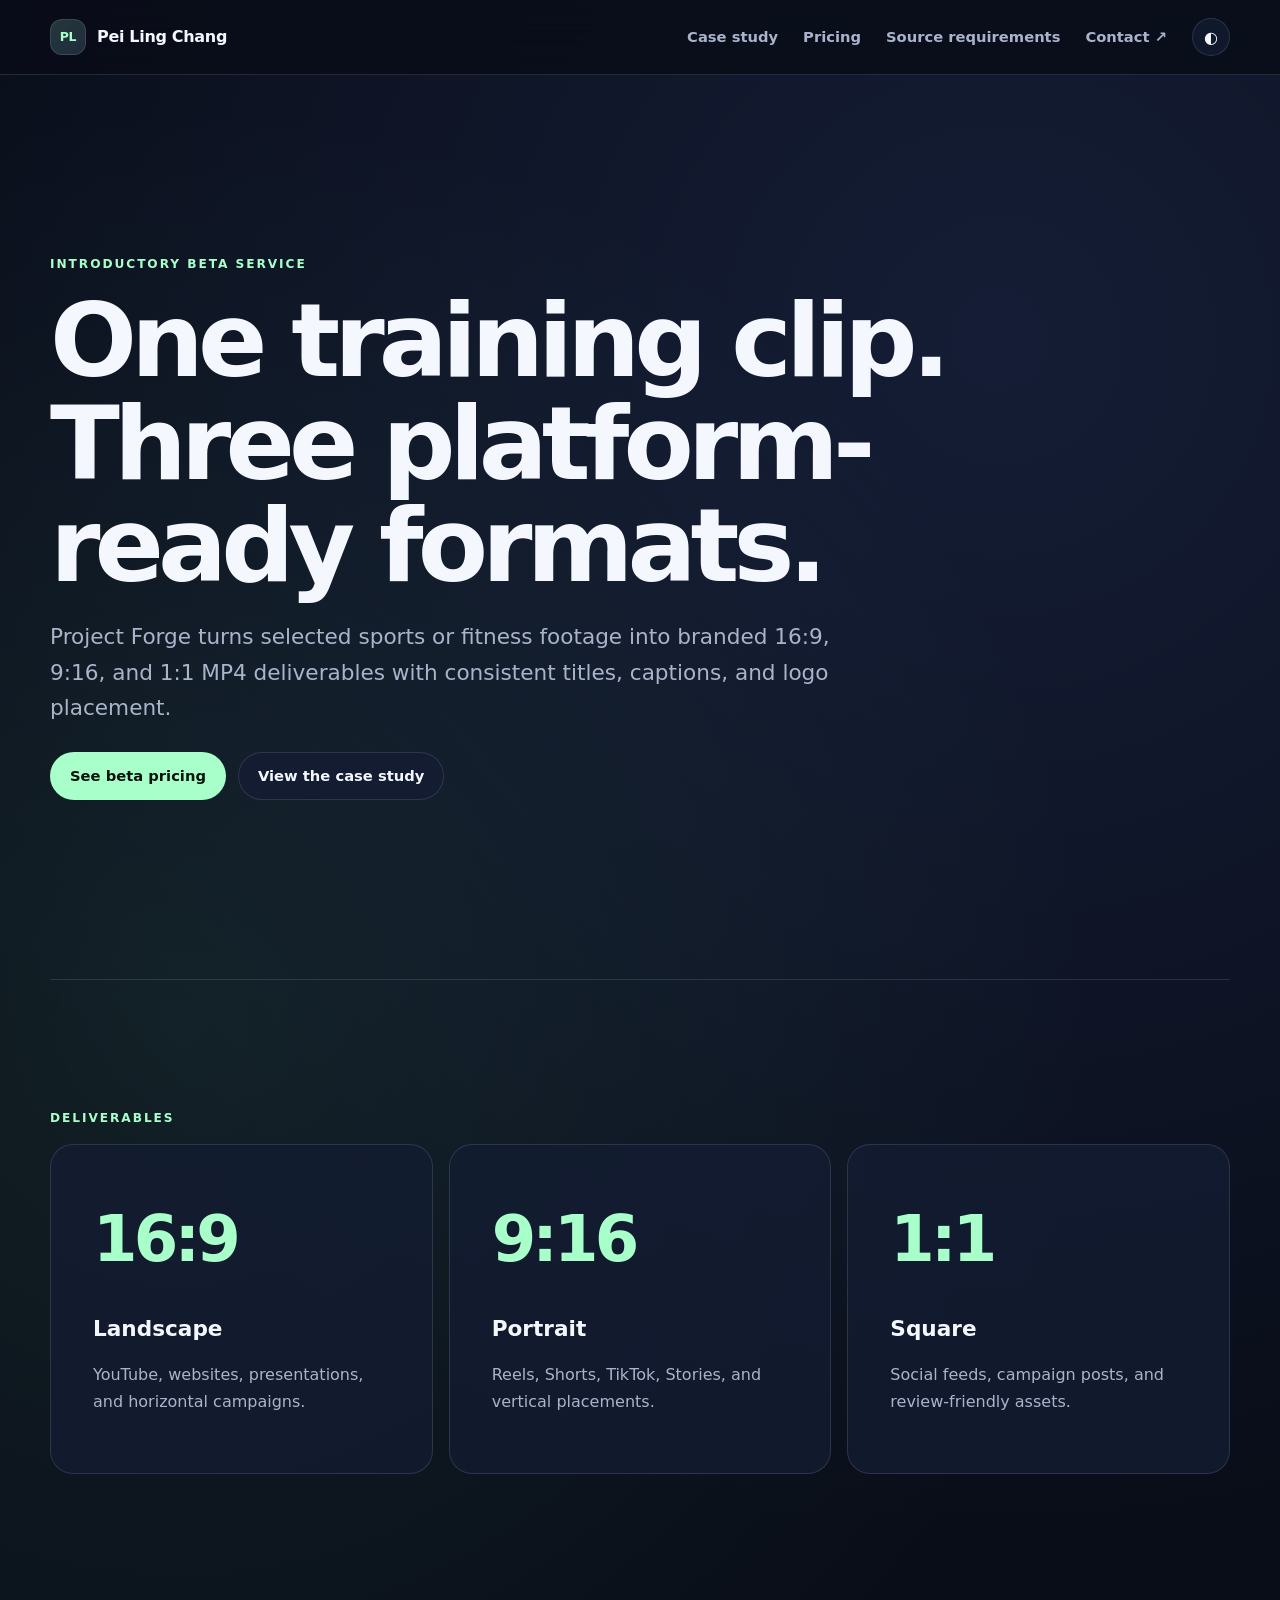
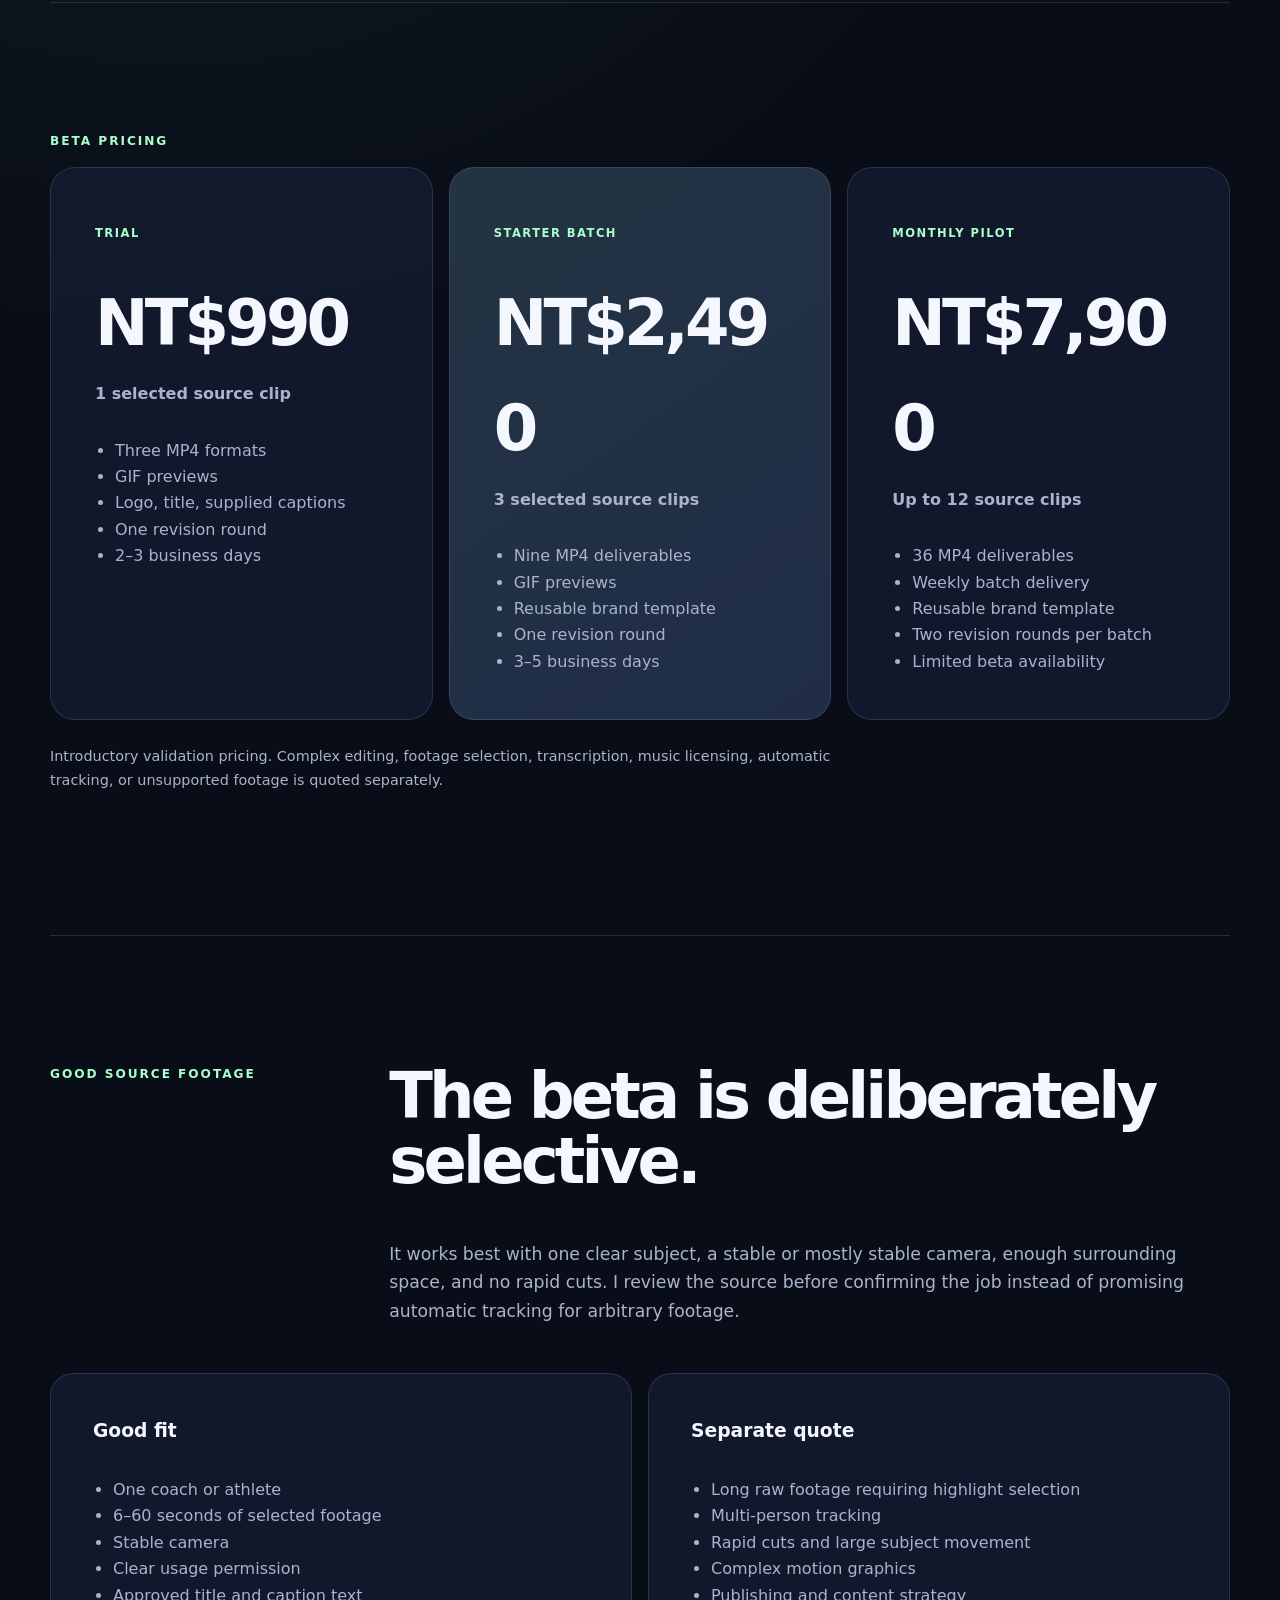
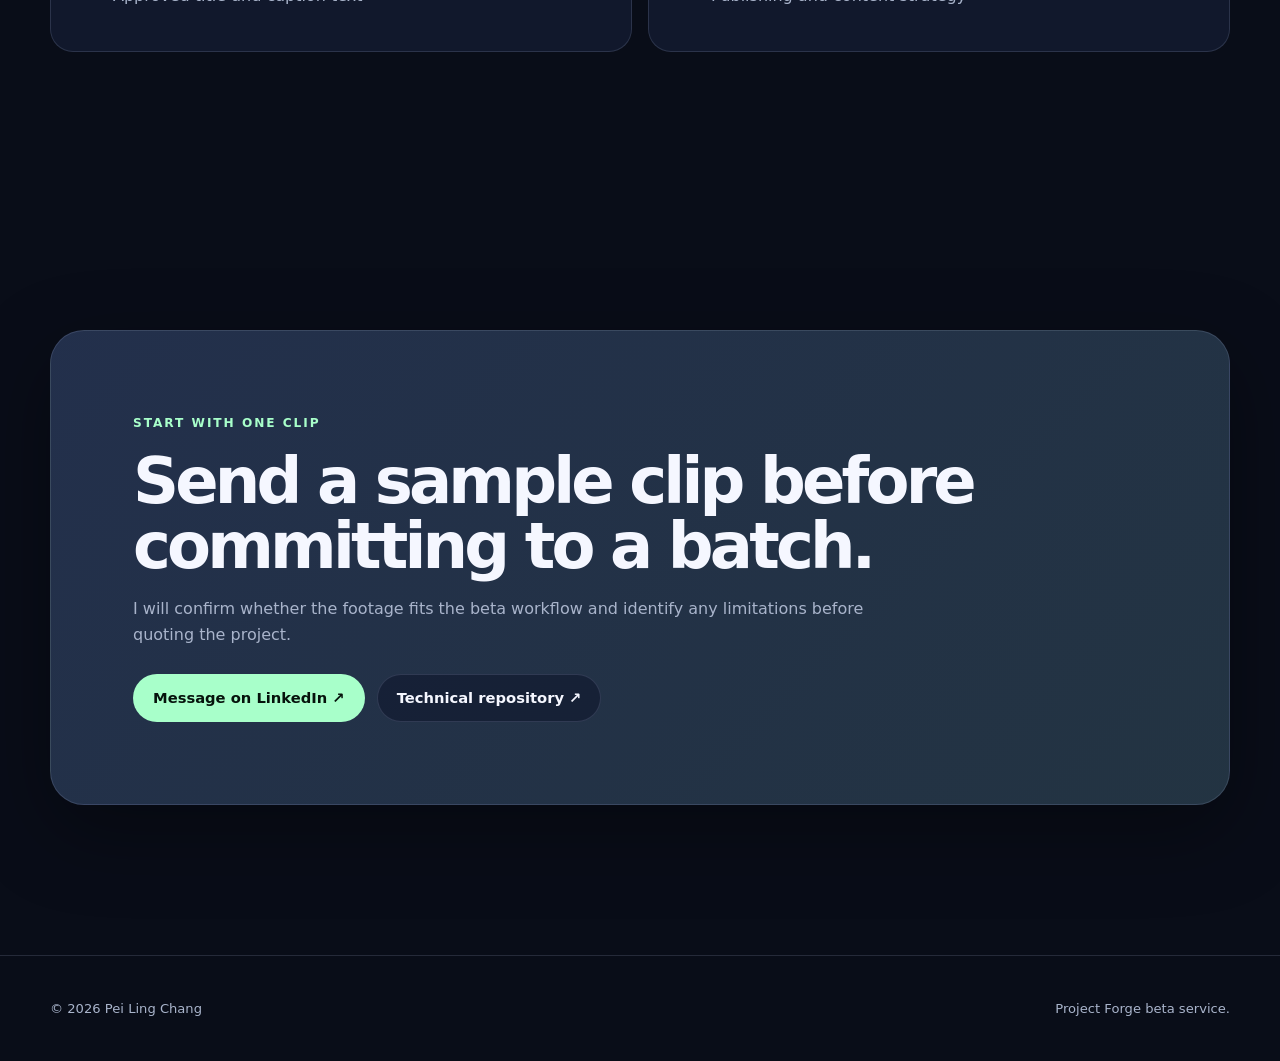
==== forge-service.html @ 19f3d357 "Add Project Forge beta service page" ====
<!DOCTYPE html>
<html lang="en">
<head>
  <meta charset="UTF-8" />
  <meta name="viewport" content="width=device-width, initial-scale=1.0" />
  <meta name="description" content="Project Forge beta service — turn selected sports and fitness clips into branded 16:9, 9:16, and 1:1 deliverables." />
  <title>Project Forge Service | Pei Ling Chang</title>
  <link rel="icon" href="favicon.svg" type="image/svg+xml" />
  <link rel="stylesheet" href="styles.css" />
  <link rel="stylesheet" href="forge-service.css" />
  <script src="script.js" defer></script>
</head>
<body>
  <a class="skip-link" href="#main">Skip to content</a>
  <header class="site-header">
    <nav class="nav container" aria-label="Primary navigation">
      <a class="brand" href="index.html"><span class="brand-mark">PL</span><span>Pei Ling Chang</span></a>
      <button class="nav-toggle" type="button" aria-expanded="false" aria-controls="nav-links"><span class="sr-only">Toggle navigation</span><span></span><span></span><span></span></button>
      <div class="nav-links" id="nav-links">
        <a href="project-forge.html">Case study</a>
        <a href="#pricing">Pricing</a>
        <a href="#fit">Source requirements</a>
        <a href="https://www.linkedin.com/in/pei-ling-chang-bab512414/" target="_blank" rel="noopener noreferrer">Contact ↗</a>
        <button class="theme-toggle" type="button" aria-label="Toggle color theme">◐</button>
      </div>
    </nav>
  </header>
  <main id="main">
    <section class="service-hero container reveal">
      <p class="eyebrow">INTRODUCTORY BETA SERVICE</p>
      <h1>One training clip.<br />Three platform-ready formats.</h1>
      <p>Project Forge turns selected sports or fitness footage into branded 16:9, 9:16, and 1:1 MP4 deliverables with consistent titles, captions, and logo placement.</p>
      <div class="hero-actions">
        <a class="button primary" href="#pricing">See beta pricing</a>
        <a class="button secondary" href="project-forge.html">View the case study</a>
      </div>
    </section>

    <section class="service-section container reveal">
      <p class="eyebrow">DELIVERABLES</p>
      <div class="service-grid three">
        <article><strong>16:9</strong><h2>Landscape</h2><p>YouTube, websites, presentations, and horizontal campaigns.</p></article>
        <article><strong>9:16</strong><h2>Portrait</h2><p>Reels, Shorts, TikTok, Stories, and vertical placements.</p></article>
        <article><strong>1:1</strong><h2>Square</h2><p>Social feeds, campaign posts, and review-friendly assets.</p></article>
      </div>
    </section>

    <section class="service-section container" id="pricing">
      <p class="eyebrow reveal">BETA PRICING</p>
      <div class="pricing-grid">
        <article class="price-card reveal">
          <p>TRIAL</p><h2>NT$990</h2><h3>1 selected source clip</h3>
          <ul><li>Three MP4 formats</li><li>GIF previews</li><li>Logo, title, supplied captions</li><li>One revision round</li><li>2–3 business days</li></ul>
        </article>
        <article class="price-card featured reveal">
          <p>STARTER BATCH</p><h2>NT$2,490</h2><h3>3 selected source clips</h3>
          <ul><li>Nine MP4 deliverables</li><li>GIF previews</li><li>Reusable brand template</li><li>One revision round</li><li>3–5 business days</li></ul>
        </article>
        <article class="price-card reveal">
          <p>MONTHLY PILOT</p><h2>NT$7,900</h2><h3>Up to 12 source clips</h3>
          <ul><li>36 MP4 deliverables</li><li>Weekly batch delivery</li><li>Reusable brand template</li><li>Two revision rounds per batch</li><li>Limited beta availability</li></ul>
        </article>
      </div>
      <p class="pricing-note reveal">Introductory validation pricing. Complex editing, footage selection, transcription, music licensing, automatic tracking, or unsupported footage is quoted separately.</p>
    </section>

    <section class="service-section container" id="fit">
      <div class="service-copy reveal">
        <p class="eyebrow">GOOD SOURCE FOOTAGE</p>
        <h2>The beta is deliberately selective.</h2>
        <p>It works best with one clear subject, a stable or mostly stable camera, enough surrounding space, and no rapid cuts. I review the source before confirming the job instead of promising automatic tracking for arbitrary footage.</p>
      </div>
      <div class="service-grid two reveal">
        <article><h3>Good fit</h3><ul><li>One coach or athlete</li><li>6–60 seconds of selected footage</li><li>Stable camera</li><li>Clear usage permission</li><li>Approved title and caption text</li></ul></article>
        <article><h3>Separate quote</h3><ul><li>Long raw footage requiring highlight selection</li><li>Multi-person tracking</li><li>Rapid cuts and large subject movement</li><li>Complex motion graphics</li><li>Publishing and content strategy</li></ul></article>
      </div>
    </section>

    <section class="service-cta container reveal">
      <p class="eyebrow">START WITH ONE CLIP</p>
      <h2>Send a sample clip before committing to a batch.</h2>
      <p>I will confirm whether the footage fits the beta workflow and identify any limitations before quoting the project.</p>
      <div class="hero-actions">
        <a class="button primary" href="https://www.linkedin.com/in/pei-ling-chang-bab512414/" target="_blank" rel="noopener noreferrer">Message on LinkedIn ↗</a>
        <a class="button secondary" href="https://github.com/Melody-Taiwan/project-forge-video-pipeline" target="_blank" rel="noopener noreferrer">Technical repository ↗</a>
      </div>
    </section>
  </main>
  <footer class="site-footer"><div class="container footer-inner"><p>© <span id="year"></span> Pei Ling Chang</p><p>Project Forge beta service.</p></div></footer>
</body>
</html>
---- styles.css ----
:root {
  color-scheme: dark;
  --bg: #090d18;
  --bg-elevated: #0f1628;
  --surface: rgba(20, 29, 51, 0.78);
  --surface-solid: #141d33;
  --text: #f5f7ff;
  --muted: #a9b4cb;
  --line: rgba(177, 195, 230, 0.16);
  --accent: #a8ffca;
  --accent-2: #8db7ff;
  --accent-3: #d5b7ff;
  --shadow: 0 26px 80px rgba(0, 0, 0, 0.34);
  --radius: 22px;
  --container: 1180px;
}

:root[data-theme="light"] {
  color-scheme: light;
  --bg: #f7f9fc;
  --bg-elevated: #ffffff;
  --surface: rgba(255, 255, 255, 0.82);
  --surface-solid: #ffffff;
  --text: #10182b;
  --muted: #526078;
  --line: rgba(20, 37, 65, 0.13);
  --accent: #107f54;
  --accent-2: #315fc9;
  --accent-3: #7348a9;
  --shadow: 0 24px 70px rgba(35, 52, 82, 0.13);
}

* { box-sizing: border-box; }
html { scroll-behavior: smooth; }
section[id] { scroll-margin-top: 92px; }

body {
  margin: 0;
  min-width: 320px;
  background:
    radial-gradient(circle at 78% 8%, rgba(99, 138, 255, 0.13), transparent 30%),
    radial-gradient(circle at 14% 24%, rgba(120, 255, 188, 0.08), transparent 27%),
    var(--bg);
  color: var(--text);
  font-family: Inter, ui-sans-serif, system-ui, -apple-system, BlinkMacSystemFont, "Segoe UI", sans-serif;
  line-height: 1.65;
  transition: background 180ms ease, color 180ms ease;
}

::selection { background: var(--accent); color: #07120d; }
a { color: inherit; }
img { max-width: 100%; display: block; }
button, a { -webkit-tap-highlight-color: transparent; }

.container { width: min(var(--container), calc(100% - 40px)); margin-inline: auto; }
.sr-only { position: absolute; width: 1px; height: 1px; overflow: hidden; clip: rect(0,0,0,0); }
.skip-link { position: fixed; top: 10px; left: 10px; z-index: 100; padding: 10px 14px; background: var(--text); color: var(--bg); border-radius: 8px; transform: translateY(-160%); }
.skip-link:focus { transform: translateY(0); }

.site-header {
  position: sticky;
  top: 0;
  z-index: 50;
  background: color-mix(in srgb, var(--bg) 82%, transparent);
  border-bottom: 1px solid var(--line);
  backdrop-filter: blur(18px);
}
.nav { min-height: 74px; display: flex; align-items: center; justify-content: space-between; gap: 24px; }
.brand { display: inline-flex; align-items: center; gap: 11px; font-weight: 780; text-decoration: none; letter-spacing: -0.02em; }
.brand-mark { display: grid; place-items: center; width: 36px; height: 36px; border: 1px solid var(--line); border-radius: 12px; background: linear-gradient(135deg, rgba(168,255,202,.18), rgba(141,183,255,.18)); font-size: 0.78rem; color: var(--accent); }
.nav-links { display: flex; align-items: center; gap: 25px; }
.nav-links a { color: var(--muted); text-decoration: none; font-size: 0.92rem; font-weight: 650; }
.nav-links a:hover, .nav-links a:focus-visible { color: var(--text); }
.theme-toggle { width: 38px; height: 38px; border: 1px solid var(--line); border-radius: 50%; background: var(--surface); color: var(--text); cursor: pointer; font-size: 1rem; }
.nav-toggle { display: none; border: 0; background: transparent; padding: 8px; }
.nav-toggle span:not(.sr-only) { display: block; width: 24px; height: 2px; margin: 5px; background: var(--text); }

.hero { min-height: calc(100vh - 74px); display: grid; grid-template-columns: minmax(0, 1.5fr) minmax(300px, .68fr); align-items: center; gap: clamp(38px, 6vw, 82px); padding-block: 54px; }
.eyebrow { margin: 0 0 16px; color: var(--accent); font-size: .76rem; font-weight: 800; letter-spacing: .16em; }
h1, h2, h3, p { overflow-wrap: anywhere; }
h1 { max-width: 820px; margin: 0; font-size: clamp(2.9rem, 5.8vw, 5.25rem); line-height: 1; letter-spacing: -.058em; font-weight: 820; }
.hero-lead { max-width: 740px; margin: 22px 0 0; color: var(--muted); font-size: clamp(1rem, 1.45vw, 1.16rem); }
.hero-actions { display: flex; flex-wrap: wrap; gap: 12px; margin-top: 26px; }
.button { display: inline-flex; min-height: 48px; align-items: center; justify-content: center; padding: 0 19px; border: 1px solid var(--line); border-radius: 999px; text-decoration: none; font-weight: 750; font-size: .92rem; transition: transform 150ms ease, background 150ms ease, border-color 150ms ease; }
.button:hover { transform: translateY(-2px); }
.button.primary { background: var(--accent); color: #06130c; border-color: transparent; }
:root[data-theme="light"] .button.primary { color: #fff; }
.button.secondary { background: var(--surface); }
.quick-facts { display: flex; flex-wrap: wrap; gap: 12px 25px; margin: 26px 0 0; padding: 0; list-style: none; color: var(--muted); font-size: .88rem; }
.quick-facts li { display: inline-flex; align-items: center; gap: 9px; }
.status-dot { width: 8px; height: 8px; border-radius: 50%; background: var(--accent); box-shadow: 0 0 0 6px color-mix(in srgb, var(--accent) 12%, transparent); }

.hero-panel { position: relative; overflow: hidden; padding: 27px; border: 1px solid var(--line); border-radius: 30px; background: linear-gradient(145deg, var(--surface-solid), color-mix(in srgb, var(--surface-solid) 78%, var(--accent-2))); box-shadow: var(--shadow); }
.hero-panel::after { content: ""; position: absolute; width: 260px; height: 260px; border-radius: 50%; background: var(--accent-2); filter: blur(90px); opacity: .12; right: -90px; top: -100px; }
.avatar-wrap { position: relative; z-index: 1; width: 130px; height: 130px; padding: 7px; border: 1px solid var(--line); border-radius: 34px; background: rgba(255,255,255,.04); }
.avatar-wrap img { width: 100%; height: 100%; object-fit: cover; border-radius: 27px; }
.signal-grid { height: 100px; display: flex; align-items: end; gap: 8px; margin: 30px 0; }
.signal-grid span { flex: 1; min-width: 5px; border-radius: 20px 20px 4px 4px; background: linear-gradient(to top, var(--accent-2), var(--accent)); opacity: .7; animation: pulse-bars 3.8s ease-in-out infinite; }
.signal-grid span:nth-child(1){height:35%}.signal-grid span:nth-child(2){height:72%;animation-delay:.2s}.signal-grid span:nth-child(3){height:48%;animation-delay:.4s}.signal-grid span:nth-child(4){height:94%;animation-delay:.6s}.signal-grid span:nth-child(5){height:61%;animation-delay:.8s}.signal-grid span:nth-child(6){height:79%;animation-delay:1s}
@keyframes pulse-bars { 0%,100%{transform:scaleY(.82);opacity:.55} 50%{transform:scaleY(1);opacity:.9} }
.panel-label { margin: 0 0 8px; color: var(--accent); font-size: .72rem; font-weight: 800; letter-spacing: .14em; }
.hero-panel h2 { margin: 0; font-size: 1.55rem; line-height: 1.22; letter-spacing: -.035em; }
.hero-panel > p:last-child { color: var(--muted); margin-bottom: 0; }

.section { padding-block: clamp(76px, 10vw, 132px); border-top: 1px solid var(--line); }
.section-heading { display: grid; grid-template-columns: minmax(120px,.38fr) minmax(0,1fr); align-items: start; gap: 35px; margin-bottom: 58px; }
.section-heading h2 { max-width: 850px; margin: 0; font-size: clamp(2.2rem, 5vw, 4.8rem); line-height: 1.04; letter-spacing: -.057em; }
.about-grid { display: grid; grid-template-columns: 1.12fr .88fr; gap: clamp(40px, 7vw, 100px); }
.large-copy { margin: 0; font-size: clamp(1.35rem, 2.7vw, 2.15rem); line-height: 1.38; letter-spacing: -.033em; }
.capability-list article { display: grid; grid-template-columns: 42px 1fr; gap: 20px; padding: 23px 0; border-bottom: 1px solid var(--line); }
.capability-list article:first-child { padding-top: 0; }
.capability-list span { color: var(--accent); font-size: .76rem; font-weight: 850; }
.capability-list h3 { margin: -5px 0 4px; font-size: 1.16rem; }
.capability-list p { margin: 0; color: var(--muted); }

.project-grid { display: grid; grid-template-columns: repeat(2,minmax(0,1fr)); gap: 18px; }
.project-card { min-height: 420px; display: flex; flex-direction: column; padding: clamp(26px,4vw,42px); border: 1px solid var(--line); border-radius: var(--radius); background: var(--surface); box-shadow: 0 10px 50px rgba(0,0,0,.07); transition: transform 170ms ease, border-color 170ms ease; }
.project-card:hover { transform: translateY(-5px); border-color: color-mix(in srgb,var(--accent) 42%,var(--line)); }
.project-card.featured { background: linear-gradient(145deg, color-mix(in srgb,var(--surface-solid) 91%,var(--accent-2)), color-mix(in srgb,var(--surface-solid) 88%,var(--accent))); }
.project-topline { display: flex; flex-wrap: wrap; justify-content: space-between; gap: 12px; margin: 0 0 54px; color: var(--muted); font-size: .7rem; font-weight: 850; letter-spacing: .12em; }
.project-card h3 { margin: 0; font-size: clamp(1.65rem,3vw,2.5rem); line-height: 1.08; letter-spacing: -.045em; }
.project-card > p { color: var(--muted); font-size: 1.03rem; }
.tags { display: flex; flex-wrap: wrap; gap: 7px; margin: 22px 0 28px; padding: 0; list-style: none; }
.tags li { padding: 6px 10px; border: 1px solid var(--line); border-radius: 999px; color: var(--muted); font-size: .75rem; }
.project-link { margin-top: auto; color: var(--accent); font-weight: 800; text-decoration: none; }
.project-link.muted { color: var(--muted); }

.research-list { border-top: 1px solid var(--line); }
.research-item { display: grid; grid-template-columns: 55px minmax(0,1fr) minmax(170px,.34fr); gap: 30px; align-items: start; padding: 42px 0; border-bottom: 1px solid var(--line); }
.research-index { color: var(--accent); font-size: .78rem; font-weight: 850; }
.research-item .project-topline { margin: 0 0 11px; }
.research-item h3 { margin: 0 0 10px; font-size: clamp(1.55rem,3vw,2.25rem); letter-spacing: -.04em; }
.research-item p:not(.project-topline) { max-width: 760px; margin: 0; color: var(--muted); }
.research-meta { color: var(--muted); font-size: .83rem; text-align: right; }

.oss-card { display: grid; grid-template-columns: .75fr 1.25fr; gap: 60px; padding: clamp(28px,5vw,58px); border: 1px solid var(--line); border-radius: 28px; background: var(--surface); box-shadow: var(--shadow); }
.oss-card h3 { margin: 0 0 12px; font-size: clamp(1.9rem,4vw,3rem); letter-spacing: -.045em; }
.oss-card > div:first-child > p:last-child { color: var(--muted); }
.pr-list { display: grid; gap: 10px; }
.pr-list a { display: grid; grid-template-columns: 86px 1fr auto; gap: 16px; align-items: center; padding: 17px 18px; border: 1px solid var(--line); border-radius: 14px; text-decoration: none; transition: background 150ms ease, transform 150ms ease; }
.pr-list a:hover { background: color-mix(in srgb,var(--surface-solid) 75%,var(--accent) 8%); transform: translateX(3px); }
.pr-list span { color: var(--muted); font-size: .72rem; font-weight: 800; letter-spacing: .08em; }
.pr-list strong { font-size: .92rem; }
.pr-list span:last-child { color: var(--accent); white-space: nowrap; }

.contact-section { padding-bottom: 150px; }
.contact-card { padding: clamp(34px,7vw,84px); border: 1px solid var(--line); border-radius: 34px; background: linear-gradient(135deg, color-mix(in srgb,var(--surface-solid) 88%,var(--accent-2)), color-mix(in srgb,var(--surface-solid) 90%,var(--accent))); box-shadow: var(--shadow); }
.contact-card h2 { max-width: 930px; margin: 0; font-size: clamp(2.3rem,5.5vw,5rem); line-height: 1.02; letter-spacing: -.06em; }
.contact-card > p:not(.eyebrow) { color: var(--muted); font-size: 1.08rem; }

.site-footer { border-top: 1px solid var(--line); color: var(--muted); }
.footer-inner { min-height: 105px; display: flex; align-items: center; justify-content: space-between; gap: 20px; font-size: .82rem; }

.reveal { opacity: 0; transform: translateY(16px); transition: opacity .6s ease, transform .6s ease; }
.reveal.visible { opacity: 1; transform: none; }

/* Resume page */
.resume-page { padding-block: 72px 120px; }
.resume-shell { max-width: 980px; margin: 0 auto; }
.resume-header { display: grid; grid-template-columns: 1fr auto; gap: 30px; align-items: end; padding-bottom: 35px; border-bottom: 2px solid var(--text); }
.resume-header h1 { font-size: clamp(2.8rem,7vw,5rem); }
.resume-header p { color: var(--muted); }
.resume-links { display: grid; gap: 8px; text-align: right; }
.resume-links a { color: var(--accent); font-weight: 750; text-decoration: none; }
.resume-section { display: grid; grid-template-columns: 180px 1fr; gap: 34px; padding: 35px 0; border-bottom: 1px solid var(--line); }
.resume-section h2 { margin: 0; font-size: .8rem; letter-spacing: .13em; color: var(--accent); }
.resume-entry + .resume-entry { margin-top: 28px; }
.resume-entry h3 { margin: 0; font-size: 1.18rem; }
.resume-entry .subline { display: flex; justify-content: space-between; gap: 20px; color: var(--muted); font-size: .9rem; }
.resume-entry ul { margin: 12px 0 0; padding-left: 20px; color: var(--muted); }
.skill-lines { margin: 0; color: var(--muted); }
.print-note { color: var(--muted); font-size: .82rem; margin-top: 20px; }

@media (max-width: 900px) {
  .hero { grid-template-columns: 1fr; min-height: auto; }
  .hero-panel { max-width: 560px; }
  .about-grid, .oss-card { grid-template-columns: 1fr; }
  .section-heading { grid-template-columns: 1fr; gap: 5px; }
  .research-item { grid-template-columns: 45px 1fr; }
  .research-meta { grid-column: 2; text-align: left; }
  .resume-section { grid-template-columns: 1fr; gap: 14px; }
}

@media (max-width: 720px) {
  .container { width: min(100% - 26px, var(--container)); }
  .nav-toggle { display: block; cursor: pointer; }
  .nav-links { position: absolute; top: 74px; left: 13px; right: 13px; display: none; flex-direction: column; align-items: stretch; padding: 18px; border: 1px solid var(--line); border-radius: 18px; background: var(--bg-elevated); box-shadow: var(--shadow); }
  .nav-links.open { display: flex; }
  .theme-toggle { align-self: flex-start; }
  .hero { padding-block: 65px 88px; }
  h1 { font-size: clamp(2.85rem,14vw,4.35rem); }
  .project-grid { grid-template-columns: 1fr; }
  .project-card { min-height: 380px; }
  .research-item { gap: 15px; }
  .pr-list a { grid-template-columns: 1fr; gap: 5px; }
  .footer-inner { padding-block: 24px; flex-direction: column; align-items: flex-start; justify-content: center; }
  .resume-header { grid-template-columns: 1fr; align-items: start; }
  .resume-links { text-align: left; }
  .resume-entry .subline { flex-direction: column; gap: 2px; }
}

@media (prefers-reduced-motion: reduce) {
  html { scroll-behavior: auto; }
  *, *::before, *::after { animation-duration: .01ms !important; animation-iteration-count: 1 !important; transition-duration: .01ms !important; }
  .reveal { opacity: 1; transform: none; }
}

@media print {
  :root, :root[data-theme="light"] { --bg:#fff; --text:#111; --muted:#444; --line:#ccc; --accent:#185f45; color-scheme:light; }
  body { background:#fff; font-size: 10.5pt; }
  .site-header, .site-footer, .print-note { display:none !important; }
  .resume-page { padding:0; }
  .resume-shell { max-width:none; }
  .resume-header h1 { font-size:32pt; }
  .resume-section { break-inside:avoid; padding:18px 0; }
  a { text-decoration:none; }
}
---- forge-service.css ----
/* Project Forge service page */
.service-hero { padding-block: clamp(90px, 14vw, 180px); }
.service-hero h1 { max-width: 1050px; font-size: clamp(3.2rem, 8vw, 7.4rem); }
.service-hero > p:not(.eyebrow) { max-width: 780px; color: var(--muted); font-size: clamp(1.08rem, 2vw, 1.35rem); }
.service-section { padding-block: clamp(75px, 10vw, 130px); border-top: 1px solid var(--line); }
.service-grid { display: grid; gap: 16px; }
.service-grid.three { grid-template-columns: repeat(3, minmax(0, 1fr)); }
.service-grid.two { grid-template-columns: repeat(2, minmax(0, 1fr)); }
.service-grid article { padding: clamp(25px, 4vw, 42px); border: 1px solid var(--line); border-radius: 23px; background: var(--surface); }
.service-grid strong { color: var(--accent); font-size: clamp(2.6rem, 5vw, 4.5rem); letter-spacing: -.06em; }
.service-grid h2 { margin: 18px 0 5px; font-size: 1.35rem; }
.service-grid h3 { margin-top: 0; }
.service-grid p, .service-grid li { color: var(--muted); }
.pricing-grid { display: grid; grid-template-columns: repeat(3, minmax(0, 1fr)); gap: 16px; }
.price-card { padding: clamp(26px, 4vw, 44px); border: 1px solid var(--line); border-radius: 25px; background: var(--surface); }
.price-card.featured { background: linear-gradient(145deg, color-mix(in srgb,var(--surface-solid) 90%,var(--accent)), color-mix(in srgb,var(--surface-solid) 90%,var(--accent-2))); }
.price-card > p { color: var(--accent); font-size: .72rem; font-weight: 850; letter-spacing: .13em; }
.price-card h2 { margin: 28px 0 5px; font-size: clamp(2.7rem, 5vw, 4.5rem); letter-spacing: -.06em; }
.price-card h3 { margin: 0; font-size: 1rem; color: var(--muted); }
.price-card ul, .service-grid ul { margin: 30px 0 0; padding-left: 20px; color: var(--muted); }
.pricing-note { max-width: 800px; margin-top: 25px; color: var(--muted); font-size: .9rem; }
.service-copy { display: grid; grid-template-columns: .35fr 1fr; gap: 45px; margin-bottom: 48px; }
.service-copy h2 { margin: 0; font-size: clamp(2.5rem, 5vw, 5rem); line-height: 1.02; letter-spacing: -.06em; }
.service-copy > p:last-child { grid-column: 2; max-width: 800px; margin: 0; color: var(--muted); font-size: 1.08rem; }
.service-cta { margin-block: clamp(80px, 12vw, 150px); padding: clamp(38px, 7vw, 82px); border: 1px solid var(--line); border-radius: 34px; background: linear-gradient(135deg, color-mix(in srgb,var(--surface-solid) 88%,var(--accent-2)), color-mix(in srgb,var(--surface-solid) 90%,var(--accent))); box-shadow: var(--shadow); }
.service-cta h2 { max-width: 950px; margin: 0; font-size: clamp(2.5rem, 5vw, 5rem); line-height: 1.02; letter-spacing: -.06em; }
.service-cta > p:not(.eyebrow) { max-width: 760px; color: var(--muted); }
@media (max-width: 900px) {
  .service-grid.three, .pricing-grid { grid-template-columns: 1fr; }
  .service-copy { grid-template-columns: 1fr; gap: 10px; }
  .service-copy > p:last-child { grid-column: 1; }
}
@media (max-width: 720px) {
  .service-grid.two { grid-template-columns: 1fr; }
}
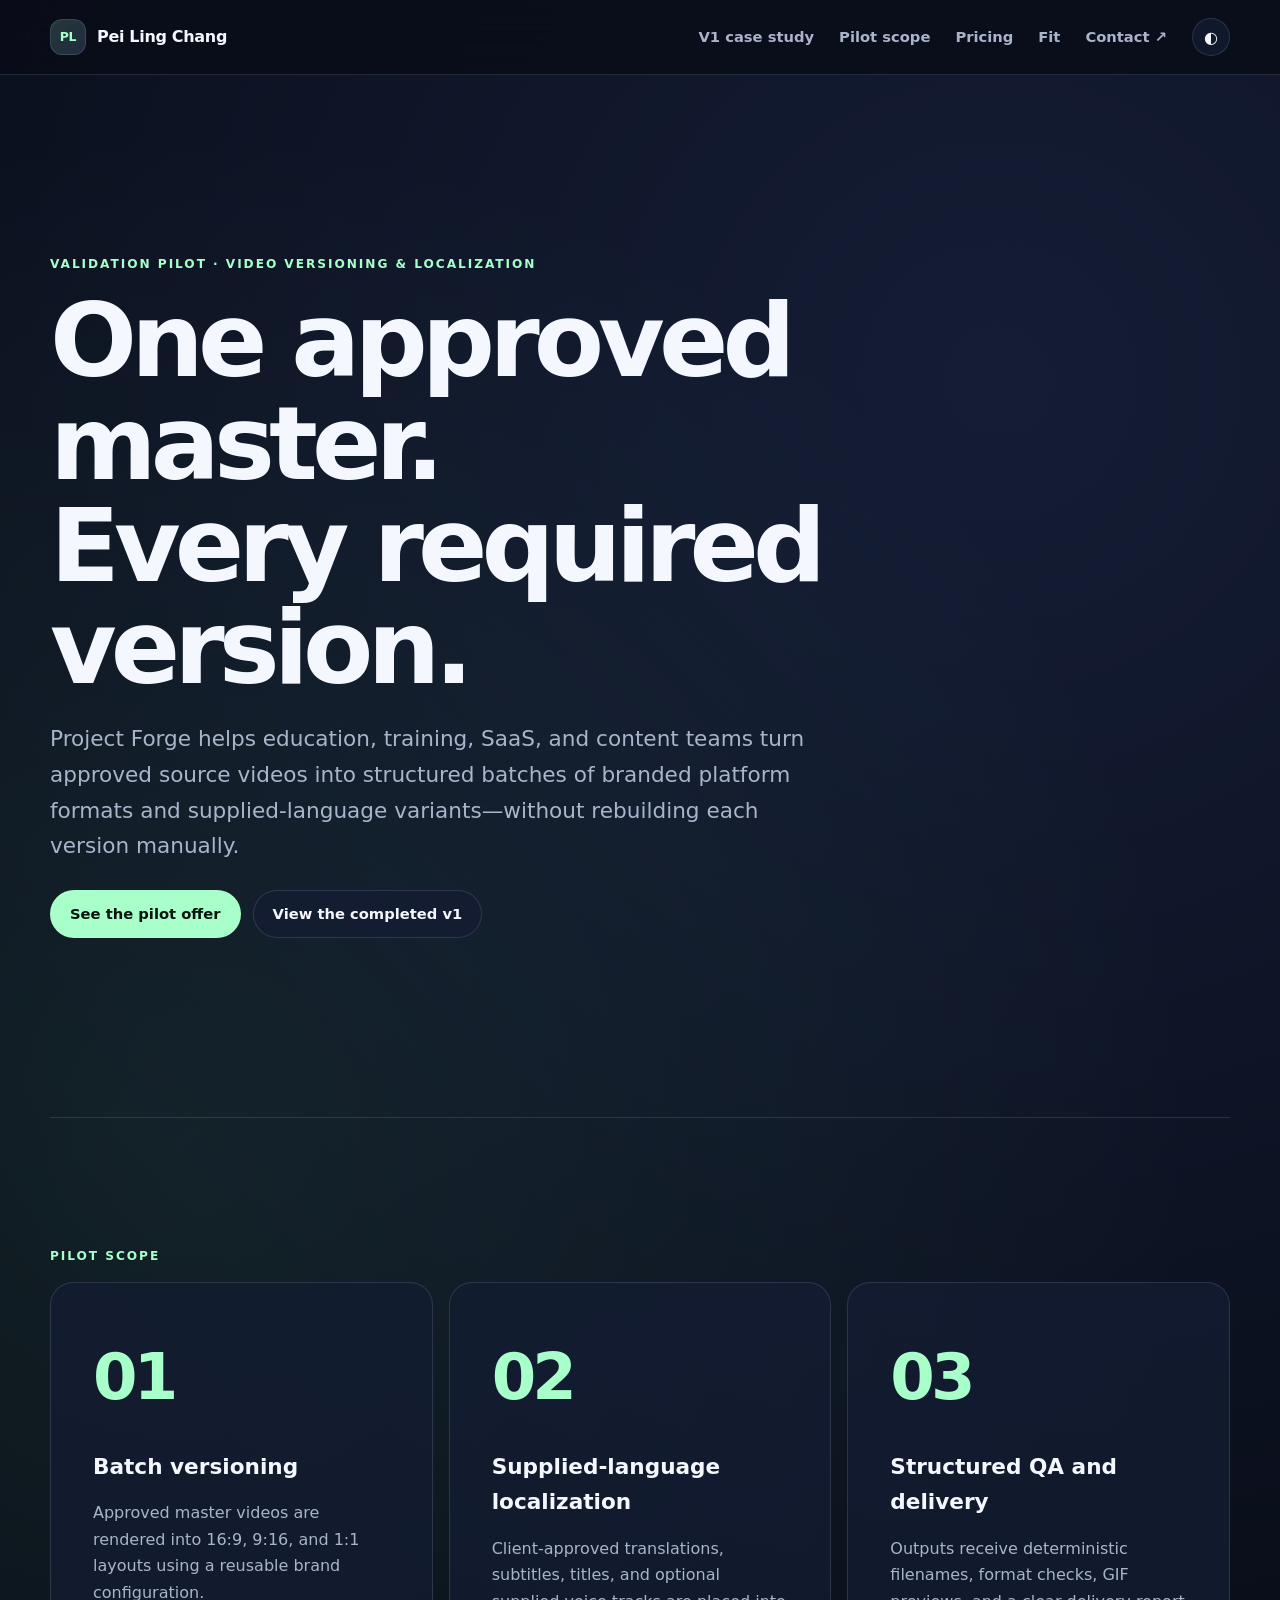
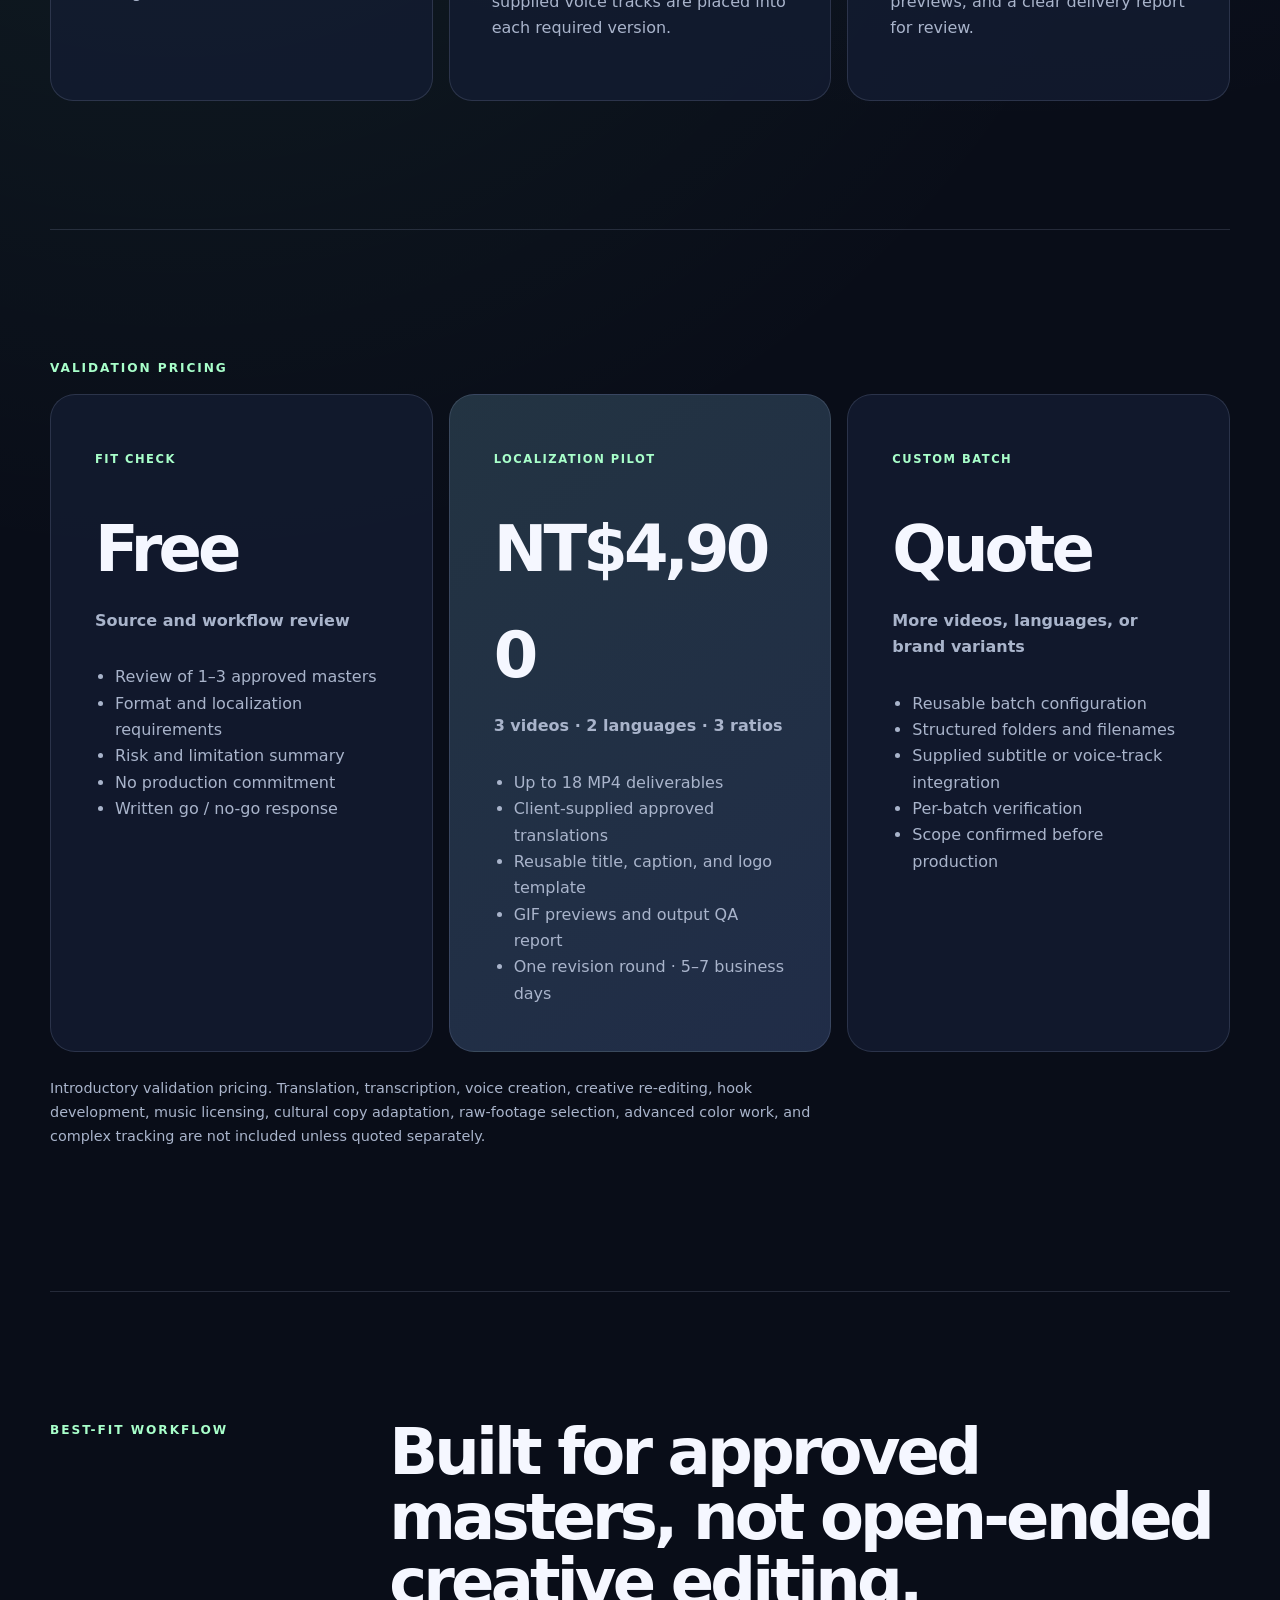
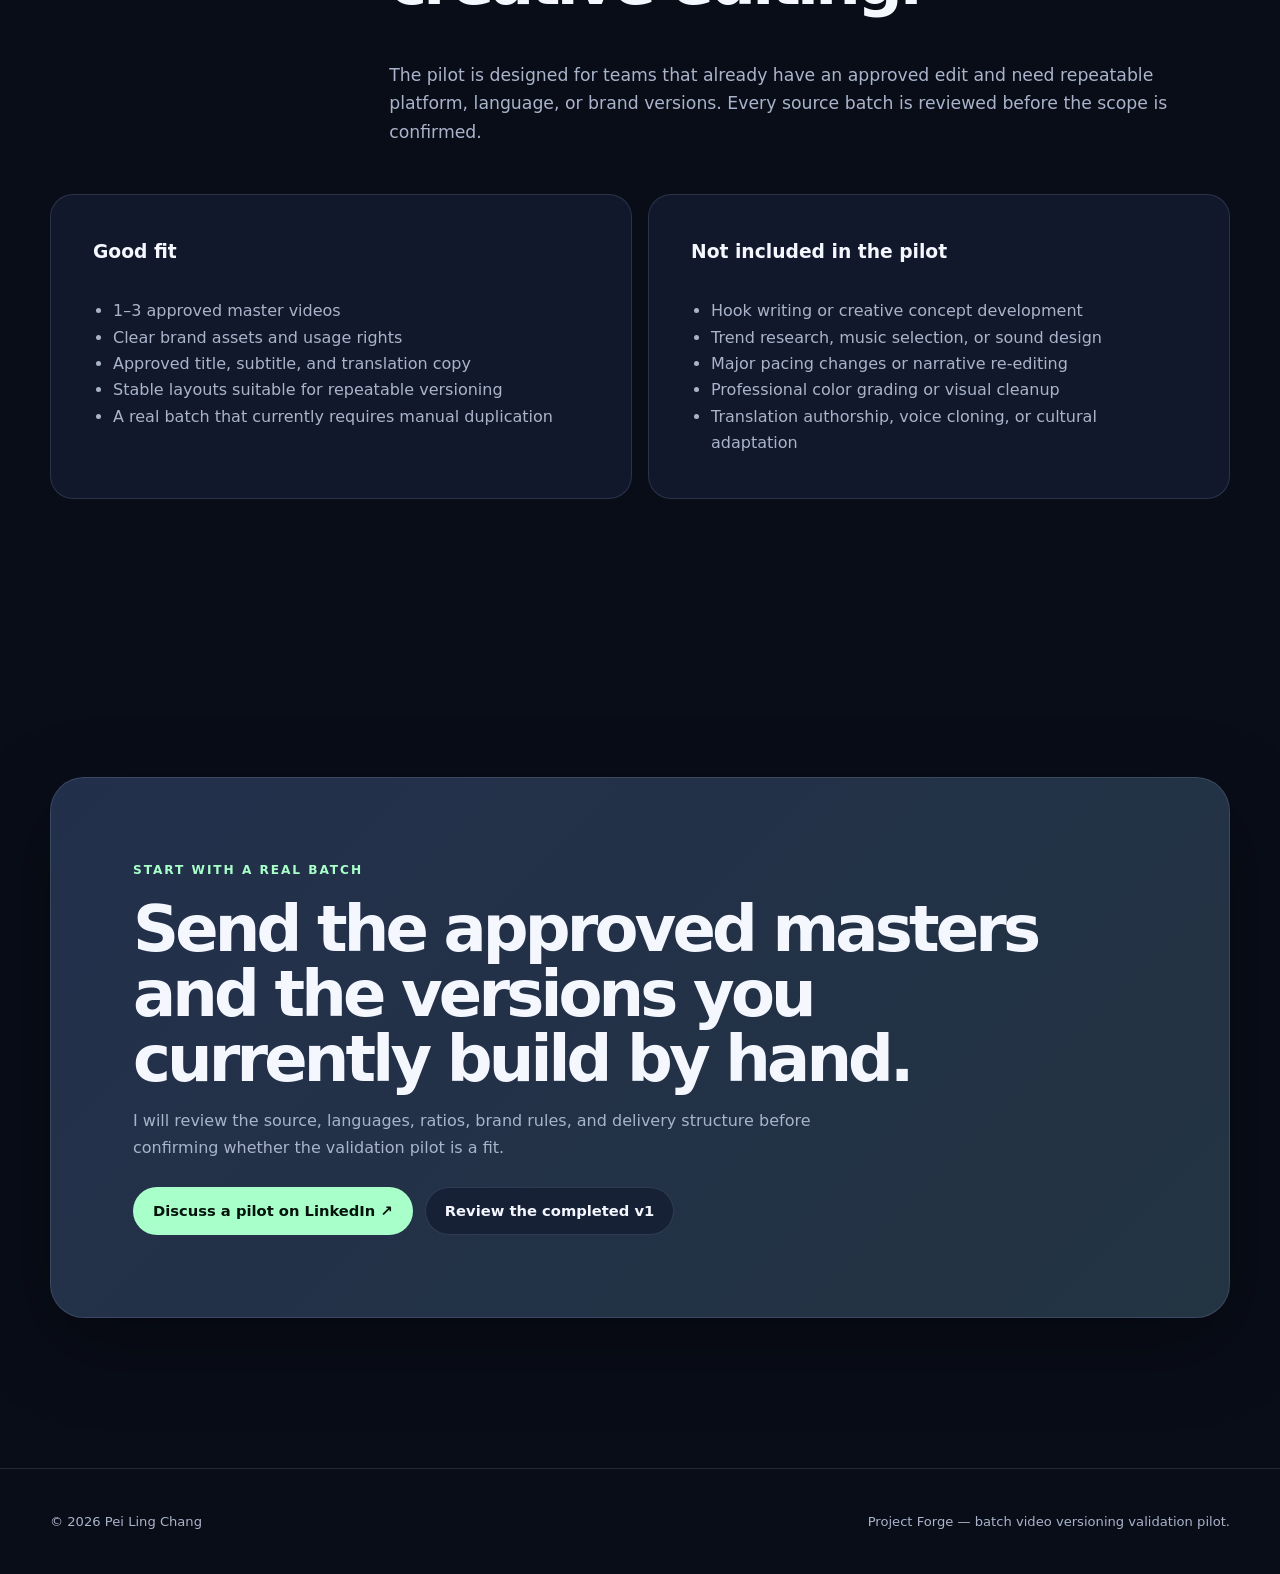
==== commit 713000d3: "Reposition Project Forge as video localization validation pilot" ====
--- a/forge-service.html
+++ b/forge-service.html
@@ -3,7 +3,7 @@
 <head>
   <meta charset="UTF-8" />
   <meta name="viewport" content="width=device-width, initial-scale=1.0" />
-  <meta name="description" content="Project Forge beta service — turn selected sports and fitness clips into branded 16:9, 9:16, and 1:1 deliverables." />
+  <meta name="description" content="Project Forge validation pilot — batch video versioning, supplied-language localization, structured delivery, and automated output QA." />
   <title>Project Forge Service | Pei Ling Chang</title>
   <link rel="icon" href="favicon.svg" type="image/svg+xml" />
   <link rel="stylesheet" href="styles.css" />
@@ -17,9 +17,10 @@
       <a class="brand" href="index.html"><span class="brand-mark">PL</span><span>Pei Ling Chang</span></a>
       <button class="nav-toggle" type="button" aria-expanded="false" aria-controls="nav-links"><span class="sr-only">Toggle navigation</span><span></span><span></span><span></span></button>
       <div class="nav-links" id="nav-links">
-        <a href="project-forge.html">Case study</a>
+        <a href="project-forge.html">V1 case study</a>
+        <a href="#scope">Pilot scope</a>
         <a href="#pricing">Pricing</a>
-        <a href="#fit">Source requirements</a>
+        <a href="#fit">Fit</a>
         <a href="https://www.linkedin.com/in/pei-ling-chang-bab512414/" target="_blank" rel="noopener noreferrer">Contact ↗</a>
         <button class="theme-toggle" type="button" aria-label="Toggle color theme">◐</button>
       </div>
@@ -27,65 +28,65 @@
   </header>
   <main id="main">
     <section class="service-hero container reveal">
-      <p class="eyebrow">INTRODUCTORY BETA SERVICE</p>
-      <h1>One training clip.<br />Three platform-ready formats.</h1>
-      <p>Project Forge turns selected sports or fitness footage into branded 16:9, 9:16, and 1:1 MP4 deliverables with consistent titles, captions, and logo placement.</p>
+      <p class="eyebrow">VALIDATION PILOT · VIDEO VERSIONING &amp; LOCALIZATION</p>
+      <h1>One approved master.<br />Every required version.</h1>
+      <p>Project Forge helps education, training, SaaS, and content teams turn approved source videos into structured batches of branded platform formats and supplied-language variants—without rebuilding each version manually.</p>
       <div class="hero-actions">
-        <a class="button primary" href="#pricing">See beta pricing</a>
-        <a class="button secondary" href="project-forge.html">View the case study</a>
+        <a class="button primary" href="#pricing">See the pilot offer</a>
+        <a class="button secondary" href="project-forge.html">View the completed v1</a>
       </div>
     </section>
 
-    <section class="service-section container reveal">
-      <p class="eyebrow">DELIVERABLES</p>
+    <section class="service-section container reveal" id="scope">
+      <p class="eyebrow">PILOT SCOPE</p>
       <div class="service-grid three">
-        <article><strong>16:9</strong><h2>Landscape</h2><p>YouTube, websites, presentations, and horizontal campaigns.</p></article>
-        <article><strong>9:16</strong><h2>Portrait</h2><p>Reels, Shorts, TikTok, Stories, and vertical placements.</p></article>
-        <article><strong>1:1</strong><h2>Square</h2><p>Social feeds, campaign posts, and review-friendly assets.</p></article>
+        <article><strong>01</strong><h2>Batch versioning</h2><p>Approved master videos are rendered into 16:9, 9:16, and 1:1 layouts using a reusable brand configuration.</p></article>
+        <article><strong>02</strong><h2>Supplied-language localization</h2><p>Client-approved translations, subtitles, titles, and optional supplied voice tracks are placed into each required version.</p></article>
+        <article><strong>03</strong><h2>Structured QA and delivery</h2><p>Outputs receive deterministic filenames, format checks, GIF previews, and a clear delivery report for review.</p></article>
       </div>
     </section>
 
     <section class="service-section container" id="pricing">
-      <p class="eyebrow reveal">BETA PRICING</p>
+      <p class="eyebrow reveal">VALIDATION PRICING</p>
       <div class="pricing-grid">
         <article class="price-card reveal">
-          <p>TRIAL</p><h2>NT$990</h2><h3>1 selected source clip</h3>
-          <ul><li>Three MP4 formats</li><li>GIF previews</li><li>Logo, title, supplied captions</li><li>One revision round</li><li>2–3 business days</li></ul>
+          <p>FIT CHECK</p><h2>Free</h2><h3>Source and workflow review</h3>
+          <ul><li>Review of 1–3 approved masters</li><li>Format and localization requirements</li><li>Risk and limitation summary</li><li>No production commitment</li><li>Written go / no-go response</li></ul>
         </article>
         <article class="price-card featured reveal">
-          <p>STARTER BATCH</p><h2>NT$2,490</h2><h3>3 selected source clips</h3>
-          <ul><li>Nine MP4 deliverables</li><li>GIF previews</li><li>Reusable brand template</li><li>One revision round</li><li>3–5 business days</li></ul>
+          <p>LOCALIZATION PILOT</p><h2>NT$4,900</h2><h3>3 videos · 2 languages · 3 ratios</h3>
+          <ul><li>Up to 18 MP4 deliverables</li><li>Client-supplied approved translations</li><li>Reusable title, caption, and logo template</li><li>GIF previews and output QA report</li><li>One revision round · 5–7 business days</li></ul>
         </article>
         <article class="price-card reveal">
-          <p>MONTHLY PILOT</p><h2>NT$7,900</h2><h3>Up to 12 source clips</h3>
-          <ul><li>36 MP4 deliverables</li><li>Weekly batch delivery</li><li>Reusable brand template</li><li>Two revision rounds per batch</li><li>Limited beta availability</li></ul>
+          <p>CUSTOM BATCH</p><h2>Quote</h2><h3>More videos, languages, or brand variants</h3>
+          <ul><li>Reusable batch configuration</li><li>Structured folders and filenames</li><li>Supplied subtitle or voice-track integration</li><li>Per-batch verification</li><li>Scope confirmed before production</li></ul>
         </article>
       </div>
-      <p class="pricing-note reveal">Introductory validation pricing. Complex editing, footage selection, transcription, music licensing, automatic tracking, or unsupported footage is quoted separately.</p>
+      <p class="pricing-note reveal">Introductory validation pricing. Translation, transcription, voice creation, creative re-editing, hook development, music licensing, cultural copy adaptation, raw-footage selection, advanced color work, and complex tracking are not included unless quoted separately.</p>
     </section>
 
     <section class="service-section container" id="fit">
       <div class="service-copy reveal">
-        <p class="eyebrow">GOOD SOURCE FOOTAGE</p>
-        <h2>The beta is deliberately selective.</h2>
-        <p>It works best with one clear subject, a stable or mostly stable camera, enough surrounding space, and no rapid cuts. I review the source before confirming the job instead of promising automatic tracking for arbitrary footage.</p>
+        <p class="eyebrow">BEST-FIT WORKFLOW</p>
+        <h2>Built for approved masters, not open-ended creative editing.</h2>
+        <p>The pilot is designed for teams that already have an approved edit and need repeatable platform, language, or brand versions. Every source batch is reviewed before the scope is confirmed.</p>
       </div>
       <div class="service-grid two reveal">
-        <article><h3>Good fit</h3><ul><li>One coach or athlete</li><li>6–60 seconds of selected footage</li><li>Stable camera</li><li>Clear usage permission</li><li>Approved title and caption text</li></ul></article>
-        <article><h3>Separate quote</h3><ul><li>Long raw footage requiring highlight selection</li><li>Multi-person tracking</li><li>Rapid cuts and large subject movement</li><li>Complex motion graphics</li><li>Publishing and content strategy</li></ul></article>
+        <article><h3>Good fit</h3><ul><li>1–3 approved master videos</li><li>Clear brand assets and usage rights</li><li>Approved title, subtitle, and translation copy</li><li>Stable layouts suitable for repeatable versioning</li><li>A real batch that currently requires manual duplication</li></ul></article>
+        <article><h3>Not included in the pilot</h3><ul><li>Hook writing or creative concept development</li><li>Trend research, music selection, or sound design</li><li>Major pacing changes or narrative re-editing</li><li>Professional color grading or visual cleanup</li><li>Translation authorship, voice cloning, or cultural adaptation</li></ul></article>
       </div>
     </section>
 
     <section class="service-cta container reveal">
-      <p class="eyebrow">START WITH ONE CLIP</p>
-      <h2>Send a sample clip before committing to a batch.</h2>
-      <p>I will confirm whether the footage fits the beta workflow and identify any limitations before quoting the project.</p>
+      <p class="eyebrow">START WITH A REAL BATCH</p>
+      <h2>Send the approved masters and the versions you currently build by hand.</h2>
+      <p>I will review the source, languages, ratios, brand rules, and delivery structure before confirming whether the validation pilot is a fit.</p>
       <div class="hero-actions">
-        <a class="button primary" href="https://www.linkedin.com/in/pei-ling-chang-bab512414/" target="_blank" rel="noopener noreferrer">Message on LinkedIn ↗</a>
-        <a class="button secondary" href="https://github.com/Melody-Taiwan/project-forge-video-pipeline" target="_blank" rel="noopener noreferrer">Technical repository ↗</a>
+        <a class="button primary" href="https://www.linkedin.com/in/pei-ling-chang-bab512414/" target="_blank" rel="noopener noreferrer">Discuss a pilot on LinkedIn ↗</a>
+        <a class="button secondary" href="project-forge.html">Review the completed v1</a>
       </div>
     </section>
   </main>
-  <footer class="site-footer"><div class="container footer-inner"><p>© <span id="year"></span> Pei Ling Chang</p><p>Project Forge beta service.</p></div></footer>
+  <footer class="site-footer"><div class="container footer-inner"><p>© <span id="year"></span> Pei Ling Chang</p><p>Project Forge — batch video versioning validation pilot.</p></div></footer>
 </body>
 </html>
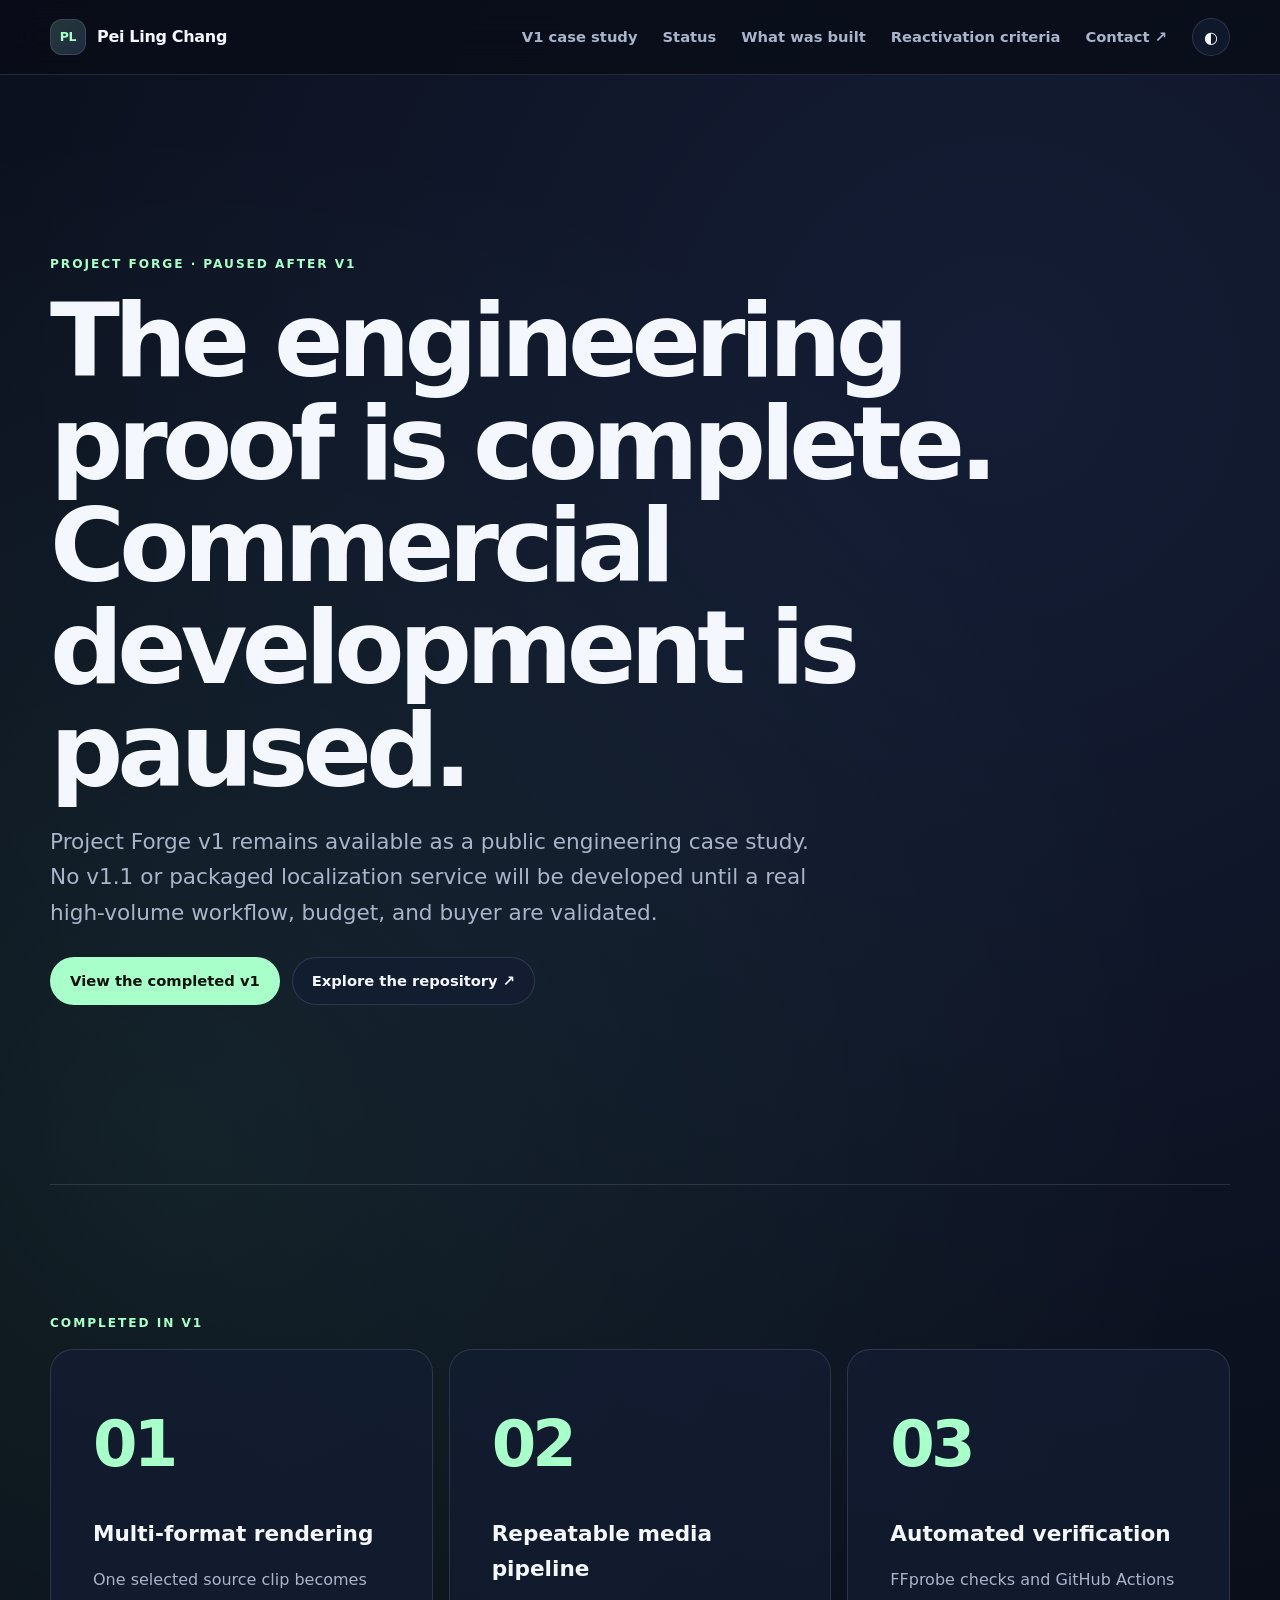
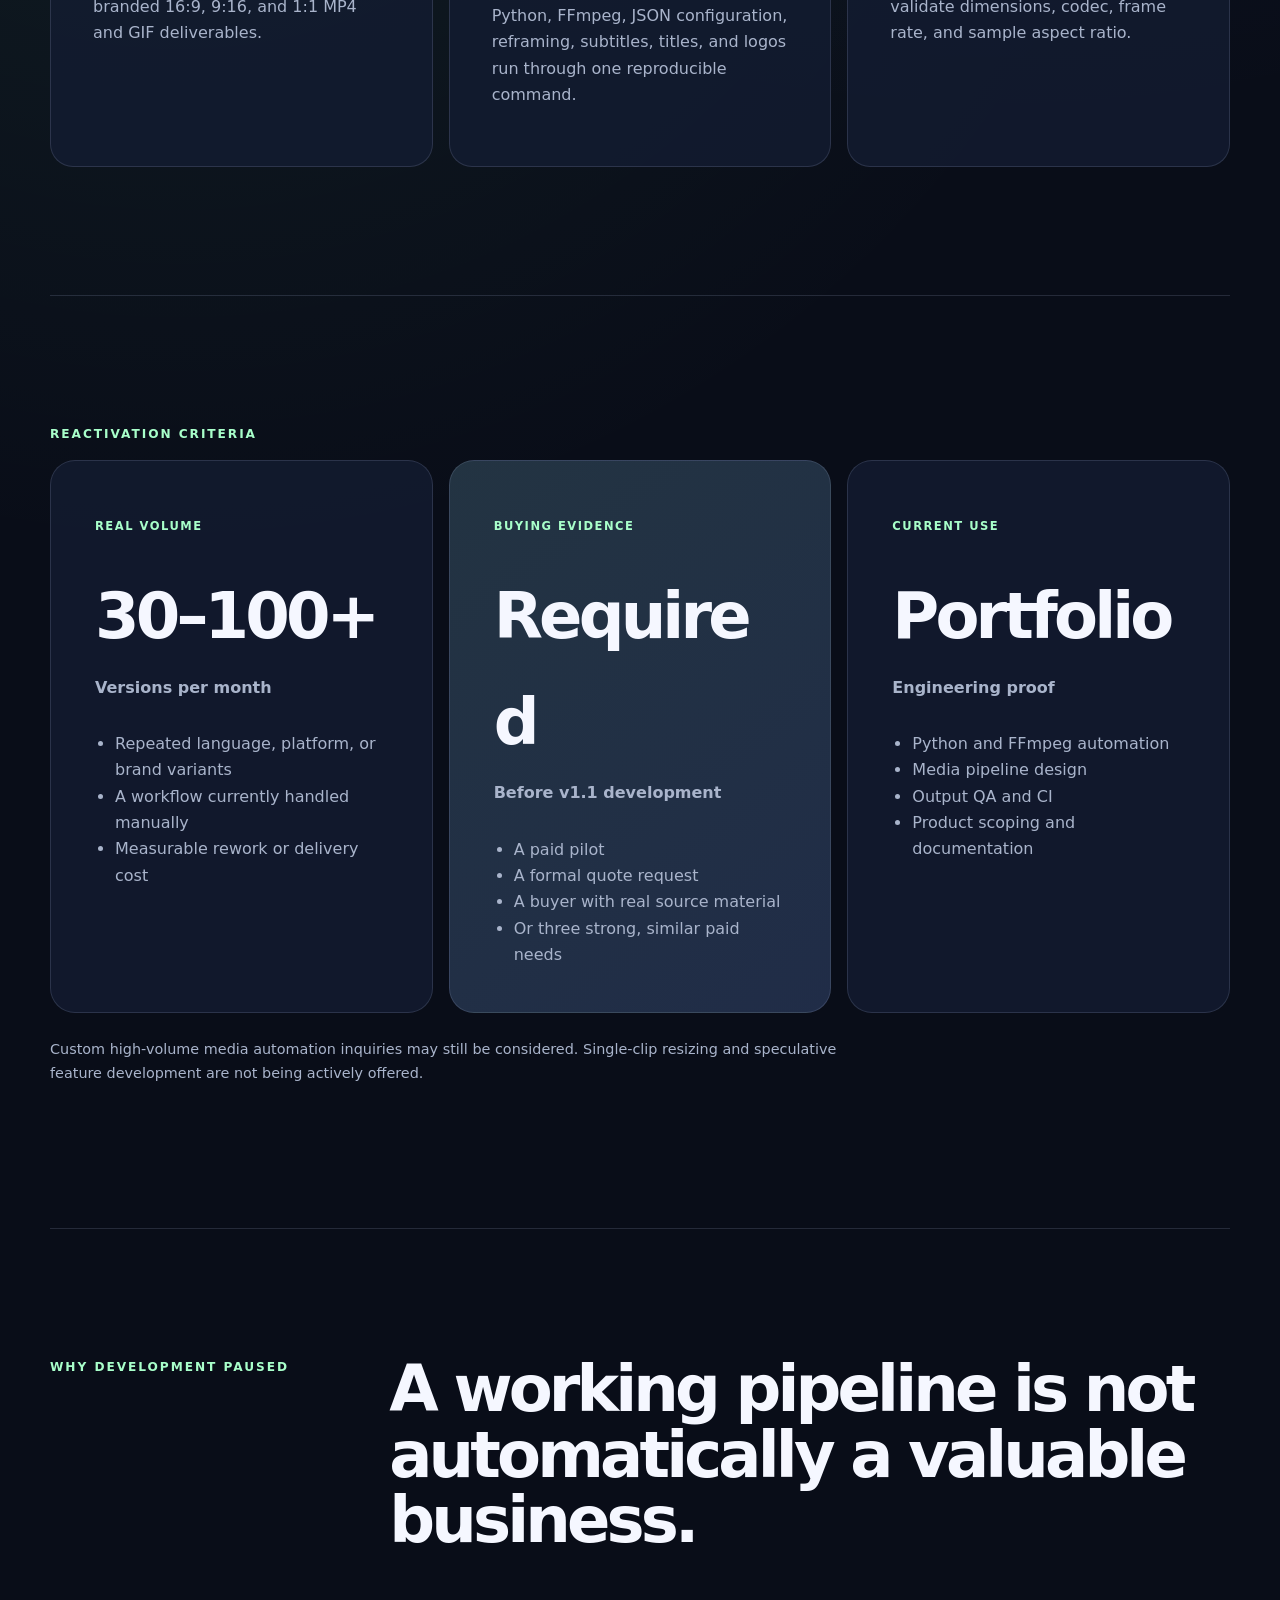
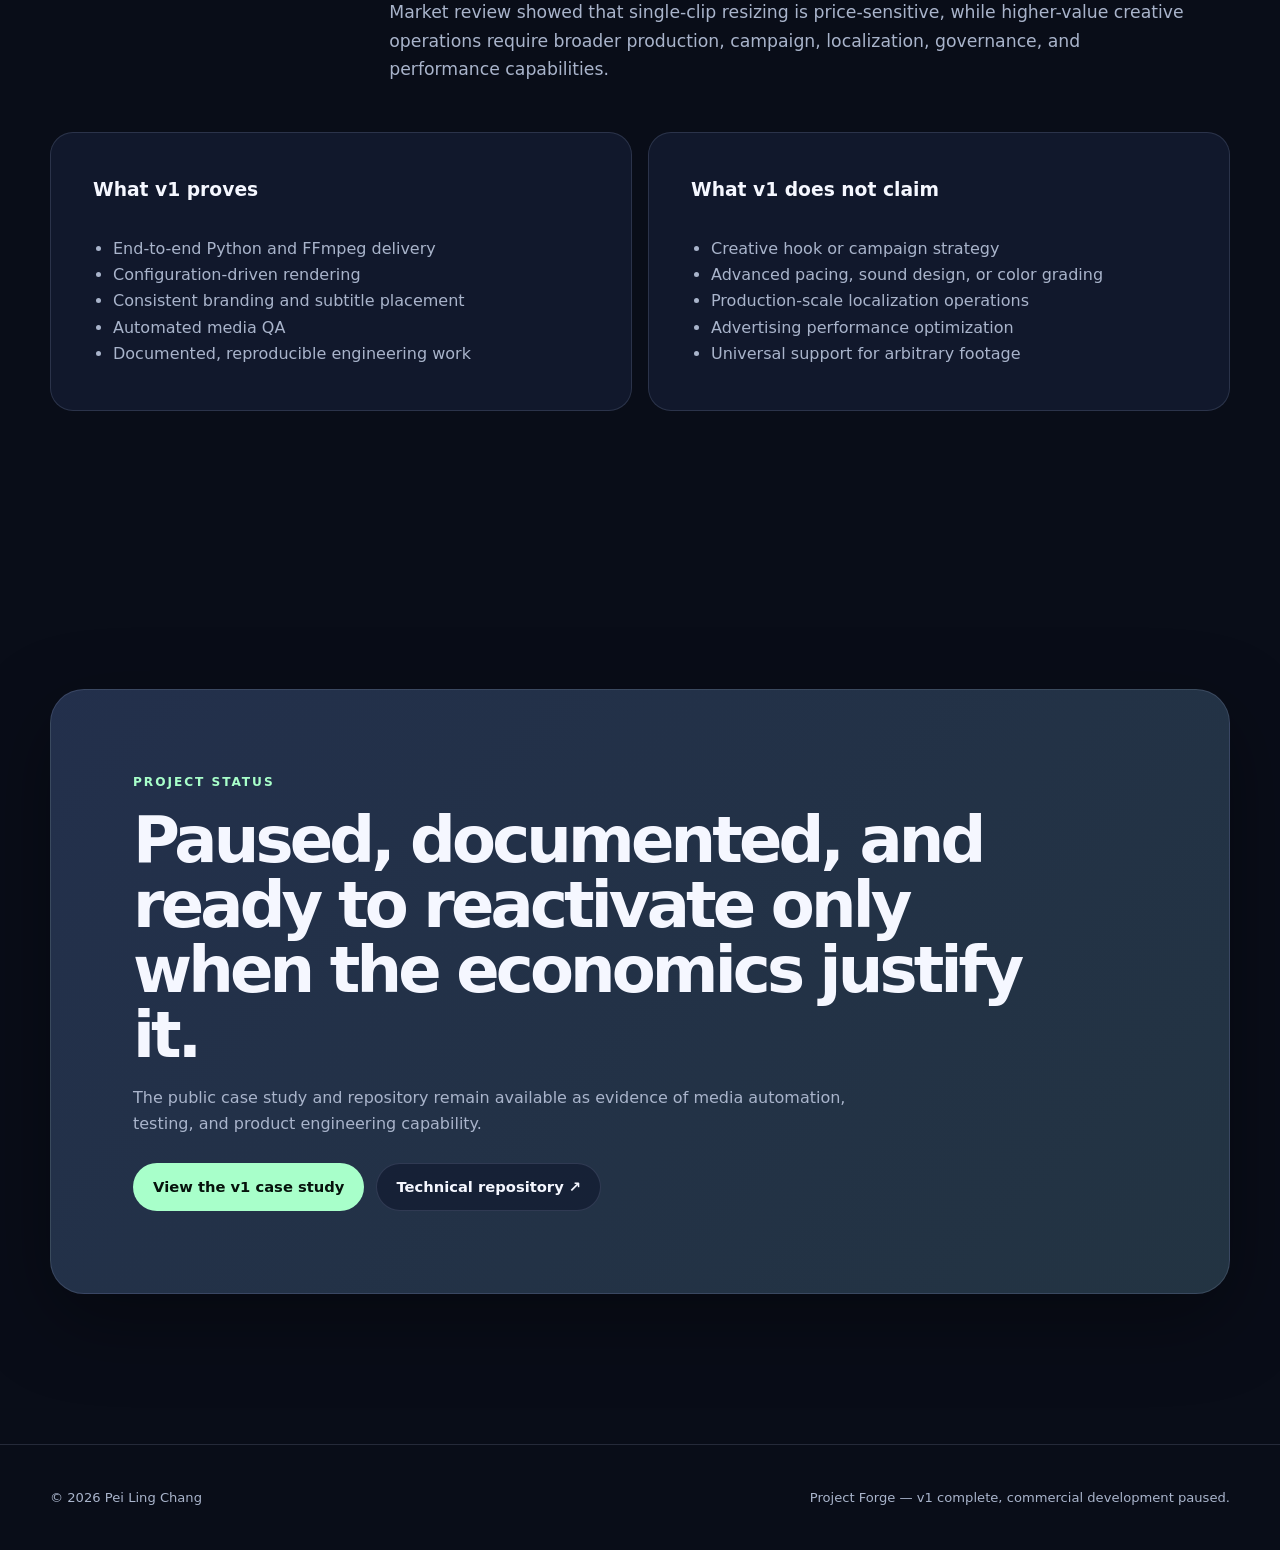
==== commit bad61370: "Pause Project Forge commercial development after v1" ====
--- a/forge-service.html
+++ b/forge-service.html
@@ -3,7 +3,7 @@
 <head>
   <meta charset="UTF-8" />
   <meta name="viewport" content="width=device-width, initial-scale=1.0" />
-  <meta name="description" content="Project Forge validation pilot — batch video versioning, supplied-language localization, structured delivery, and automated output QA." />
+  <meta name="description" content="Project Forge v1 engineering case study. Commercial development is paused until a real high-volume media automation need is validated." />
   <title>Project Forge Service | Pei Ling Chang</title>
   <link rel="icon" href="favicon.svg" type="image/svg+xml" />
   <link rel="stylesheet" href="styles.css" />
@@ -18,75 +18,66 @@
       <button class="nav-toggle" type="button" aria-expanded="false" aria-controls="nav-links"><span class="sr-only">Toggle navigation</span><span></span><span></span><span></span></button>
       <div class="nav-links" id="nav-links">
         <a href="project-forge.html">V1 case study</a>
-        <a href="#scope">Pilot scope</a>
-        <a href="#pricing">Pricing</a>
-        <a href="#fit">Fit</a>
+        <a href="#status">Status</a>
+        <a href="#scope">What was built</a>
+        <a href="#reactivation">Reactivation criteria</a>
         <a href="https://www.linkedin.com/in/pei-ling-chang-bab512414/" target="_blank" rel="noopener noreferrer">Contact ↗</a>
         <button class="theme-toggle" type="button" aria-label="Toggle color theme">◐</button>
       </div>
     </nav>
   </header>
   <main id="main">
-    <section class="service-hero container reveal">
-      <p class="eyebrow">VALIDATION PILOT · VIDEO VERSIONING &amp; LOCALIZATION</p>
-      <h1>One approved master.<br />Every required version.</h1>
-      <p>Project Forge helps education, training, SaaS, and content teams turn approved source videos into structured batches of branded platform formats and supplied-language variants—without rebuilding each version manually.</p>
+    <section class="service-hero container reveal" id="status">
+      <p class="eyebrow">PROJECT FORGE · PAUSED AFTER V1</p>
+      <h1>The engineering proof is complete.<br />Commercial development is paused.</h1>
+      <p>Project Forge v1 remains available as a public engineering case study. No v1.1 or packaged localization service will be developed until a real high-volume workflow, budget, and buyer are validated.</p>
       <div class="hero-actions">
-        <a class="button primary" href="#pricing">See the pilot offer</a>
-        <a class="button secondary" href="project-forge.html">View the completed v1</a>
+        <a class="button primary" href="project-forge.html">View the completed v1</a>
+        <a class="button secondary" href="https://github.com/Melody-Taiwan/project-forge-video-pipeline" target="_blank" rel="noopener noreferrer">Explore the repository ↗</a>
       </div>
     </section>
 
     <section class="service-section container reveal" id="scope">
-      <p class="eyebrow">PILOT SCOPE</p>
+      <p class="eyebrow">COMPLETED IN V1</p>
       <div class="service-grid three">
-        <article><strong>01</strong><h2>Batch versioning</h2><p>Approved master videos are rendered into 16:9, 9:16, and 1:1 layouts using a reusable brand configuration.</p></article>
-        <article><strong>02</strong><h2>Supplied-language localization</h2><p>Client-approved translations, subtitles, titles, and optional supplied voice tracks are placed into each required version.</p></article>
-        <article><strong>03</strong><h2>Structured QA and delivery</h2><p>Outputs receive deterministic filenames, format checks, GIF previews, and a clear delivery report for review.</p></article>
+        <article><strong>01</strong><h2>Multi-format rendering</h2><p>One selected source clip becomes branded 16:9, 9:16, and 1:1 MP4 and GIF deliverables.</p></article>
+        <article><strong>02</strong><h2>Repeatable media pipeline</h2><p>Python, FFmpeg, JSON configuration, reframing, subtitles, titles, and logos run through one reproducible command.</p></article>
+        <article><strong>03</strong><h2>Automated verification</h2><p>FFprobe checks and GitHub Actions validate dimensions, codec, frame rate, and sample aspect ratio.</p></article>
       </div>
     </section>
 
-    <section class="service-section container" id="pricing">
-      <p class="eyebrow reveal">VALIDATION PRICING</p>
+    <section class="service-section container" id="reactivation">
+      <p class="eyebrow reveal">REACTIVATION CRITERIA</p>
       <div class="pricing-grid">
-        <article class="price-card reveal">
-          <p>FIT CHECK</p><h2>Free</h2><h3>Source and workflow review</h3>
-          <ul><li>Review of 1–3 approved masters</li><li>Format and localization requirements</li><li>Risk and limitation summary</li><li>No production commitment</li><li>Written go / no-go response</li></ul>
-        </article>
-        <article class="price-card featured reveal">
-          <p>LOCALIZATION PILOT</p><h2>NT$4,900</h2><h3>3 videos · 2 languages · 3 ratios</h3>
-          <ul><li>Up to 18 MP4 deliverables</li><li>Client-supplied approved translations</li><li>Reusable title, caption, and logo template</li><li>GIF previews and output QA report</li><li>One revision round · 5–7 business days</li></ul>
-        </article>
-        <article class="price-card reveal">
-          <p>CUSTOM BATCH</p><h2>Quote</h2><h3>More videos, languages, or brand variants</h3>
-          <ul><li>Reusable batch configuration</li><li>Structured folders and filenames</li><li>Supplied subtitle or voice-track integration</li><li>Per-batch verification</li><li>Scope confirmed before production</li></ul>
-        </article>
+        <article class="price-card reveal"><p>REAL VOLUME</p><h2>30–100+</h2><h3>Versions per month</h3><ul><li>Repeated language, platform, or brand variants</li><li>A workflow currently handled manually</li><li>Measurable rework or delivery cost</li></ul></article>
+        <article class="price-card featured reveal"><p>BUYING EVIDENCE</p><h2>Required</h2><h3>Before v1.1 development</h3><ul><li>A paid pilot</li><li>A formal quote request</li><li>A buyer with real source material</li><li>Or three strong, similar paid needs</li></ul></article>
+        <article class="price-card reveal"><p>CURRENT USE</p><h2>Portfolio</h2><h3>Engineering proof</h3><ul><li>Python and FFmpeg automation</li><li>Media pipeline design</li><li>Output QA and CI</li><li>Product scoping and documentation</li></ul></article>
       </div>
-      <p class="pricing-note reveal">Introductory validation pricing. Translation, transcription, voice creation, creative re-editing, hook development, music licensing, cultural copy adaptation, raw-footage selection, advanced color work, and complex tracking are not included unless quoted separately.</p>
+      <p class="pricing-note reveal">Custom high-volume media automation inquiries may still be considered. Single-clip resizing and speculative feature development are not being actively offered.</p>
     </section>
 
     <section class="service-section container" id="fit">
       <div class="service-copy reveal">
-        <p class="eyebrow">BEST-FIT WORKFLOW</p>
-        <h2>Built for approved masters, not open-ended creative editing.</h2>
-        <p>The pilot is designed for teams that already have an approved edit and need repeatable platform, language, or brand versions. Every source batch is reviewed before the scope is confirmed.</p>
+        <p class="eyebrow">WHY DEVELOPMENT PAUSED</p>
+        <h2>A working pipeline is not automatically a valuable business.</h2>
+        <p>Market review showed that single-clip resizing is price-sensitive, while higher-value creative operations require broader production, campaign, localization, governance, and performance capabilities.</p>
       </div>
       <div class="service-grid two reveal">
-        <article><h3>Good fit</h3><ul><li>1–3 approved master videos</li><li>Clear brand assets and usage rights</li><li>Approved title, subtitle, and translation copy</li><li>Stable layouts suitable for repeatable versioning</li><li>A real batch that currently requires manual duplication</li></ul></article>
-        <article><h3>Not included in the pilot</h3><ul><li>Hook writing or creative concept development</li><li>Trend research, music selection, or sound design</li><li>Major pacing changes or narrative re-editing</li><li>Professional color grading or visual cleanup</li><li>Translation authorship, voice cloning, or cultural adaptation</li></ul></article>
+        <article><h3>What v1 proves</h3><ul><li>End-to-end Python and FFmpeg delivery</li><li>Configuration-driven rendering</li><li>Consistent branding and subtitle placement</li><li>Automated media QA</li><li>Documented, reproducible engineering work</li></ul></article>
+        <article><h3>What v1 does not claim</h3><ul><li>Creative hook or campaign strategy</li><li>Advanced pacing, sound design, or color grading</li><li>Production-scale localization operations</li><li>Advertising performance optimization</li><li>Universal support for arbitrary footage</li></ul></article>
       </div>
     </section>
 
     <section class="service-cta container reveal">
-      <p class="eyebrow">START WITH A REAL BATCH</p>
-      <h2>Send the approved masters and the versions you currently build by hand.</h2>
-      <p>I will review the source, languages, ratios, brand rules, and delivery structure before confirming whether the validation pilot is a fit.</p>
+      <p class="eyebrow">PROJECT STATUS</p>
+      <h2>Paused, documented, and ready to reactivate only when the economics justify it.</h2>
+      <p>The public case study and repository remain available as evidence of media automation, testing, and product engineering capability.</p>
       <div class="hero-actions">
-        <a class="button primary" href="https://www.linkedin.com/in/pei-ling-chang-bab512414/" target="_blank" rel="noopener noreferrer">Discuss a pilot on LinkedIn ↗</a>
-        <a class="button secondary" href="project-forge.html">Review the completed v1</a>
+        <a class="button primary" href="project-forge.html">View the v1 case study</a>
+        <a class="button secondary" href="https://github.com/Melody-Taiwan/project-forge-video-pipeline" target="_blank" rel="noopener noreferrer">Technical repository ↗</a>
       </div>
     </section>
   </main>
-  <footer class="site-footer"><div class="container footer-inner"><p>© <span id="year"></span> Pei Ling Chang</p><p>Project Forge — batch video versioning validation pilot.</p></div></footer>
+  <footer class="site-footer"><div class="container footer-inner"><p>© <span id="year"></span> Pei Ling Chang</p><p>Project Forge — v1 complete, commercial development paused.</p></div></footer>
 </body>
 </html>
